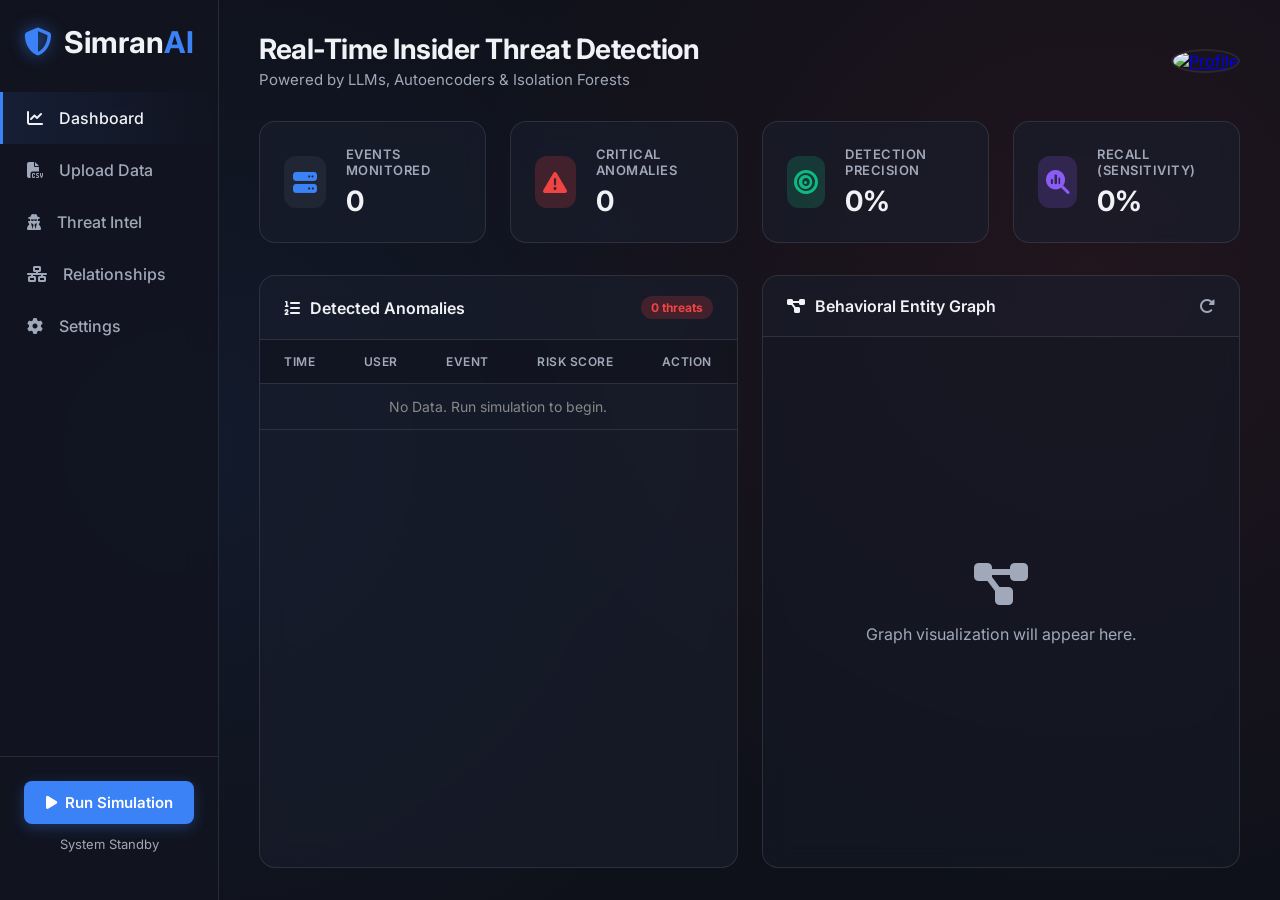
==== ai-insider-threat/frontend/index.html @ e8fc991d "Initial commit" ====
<!DOCTYPE html>
<html lang="en">

<head>
    <meta charset="UTF-8">
    <meta name="viewport" content="width=device-width, initial-scale=1.0">
    <title>AI Insider Threat Detection</title>
    <!-- Modern Typography -->
    <link href="https://fonts.googleapis.com/css2?family=Inter:wght@300;400;500;600;700&display=swap" rel="stylesheet">
    <!-- FontAwesome Icons -->
    <link rel="stylesheet" href="https://cdnjs.cloudflare.com/ajax/libs/font-awesome/6.4.0/css/all.min.css">
    <!-- Custom CSS -->
    <link rel="stylesheet" href="css/style.css">
</head>

<body>
    <div class="app-container">
        <!-- Sidebar -->
        <aside class="sidebar">
            <div class="logo">
                <i class="fa-solid fa-shield-halved"></i>
                <h2>Simran<span class="highlight">AI</span></h2>
            </div>
            <nav class="nav-menu">
                <a href="index.html" class="nav-item active"><i class="fa-solid fa-chart-line"></i> Dashboard</a>
                <a href="upload.html" class="nav-item"><i class="fa-solid fa-file-csv"></i> Upload Data</a>
                <a href="threat_intel.html" class="nav-item"><i class="fa-solid fa-user-secret"></i> Threat Intel</a>
                <a href="relationships.html" class="nav-item"><i class="fa-solid fa-network-wired"></i> Relationships</a>
                <a href="settings.html" class="nav-item"><i class="fa-solid fa-gear"></i> Settings</a>
            </nav>
            <div class="controls">
                <button id="btn-simulate" class="btn-primary">
                    <i class="fa-solid fa-play"></i> Run Simulation
                </button>
                <p class="status-text" id="sim-status">System Standby</p>
            </div>
        </aside>

        <!-- Main Content -->
        <main class="main-content">
            <header class="top-header">
                <div class="header-titles">
                    <h1>Real-Time Insider Threat Detection</h1>
                    <p>Powered by LLMs, Autoencoders & Isolation Forests</p>
                </div>
                <div class="user-profile">
                    <a href="profile.html">
                        <img src="https://ui-avatars.com/api/?name=Admin+User&background=0D8ABC&color=fff" alt="Profile" class="avatar" id="global-avatar">
                    </a>
                </div>
            </header>

            <!-- Metrics -->
            <section class="metrics-grid">
                <div class="metric-card">
                    <div class="metric-icon"><i class="fa-solid fa-server"></i></div>
                    <div class="metric-info">
                        <h3>Events Monitored</h3>
                        <p id="stat-total">0</p>
                    </div>
                </div>
                <div class="metric-card danger">
                    <div class="metric-icon"><i class="fa-solid fa-triangle-exclamation"></i></div>
                    <div class="metric-info">
                        <h3>Critical Anomalies</h3>
                        <p id="stat-anomalies">0</p>
                    </div>
                </div>
                <div class="metric-card success">
                    <div class="metric-icon"><i class="fa-solid fa-bullseye"></i></div>
                    <div class="metric-info">
                        <h3>Detection Precision</h3>
                        <p id="stat-precision">0%</p>
                    </div>
                </div>
                <div class="metric-card info">
                    <div class="metric-icon"><i class="fa-solid fa-magnifying-glass-chart"></i></div>
                    <div class="metric-info">
                        <h3>Recall (Sensitivity)</h3>
                        <p id="stat-recall">0%</p>
                    </div>
                </div>
            </section>

            <!-- Lower Section: Graph & Table -->
            <section class="content-grid">

                <!-- Anomaly List -->
                <div class="panel list-panel">
                    <div class="panel-header">
                        <h2><i class="fa-solid fa-list-ol"></i> Detected Anomalies</h2>
                        <span class="badge" id="badge-count">0 threats</span>
                    </div>
                    <div class="table-container">
                        <table class="anomaly-table">
                            <thead>
                                <tr>
                                    <th>Time</th>
                                    <th>User</th>
                                    <th>Event</th>
                                    <th>Risk Score</th>
                                    <th>Action</th>
                                </tr>
                            </thead>
                            <tbody id="anomaly-tbody">
                                <!-- Data populated via JS -->
                                <tr>
                                    <td colspan="5" style="text-align: center; color: #888;">No Data. Run simulation to
                                        begin.</td>
                                </tr>
                            </tbody>
                        </table>
                    </div>
                </div>

                <!-- Behavioral Graph -->
                <div class="panel graph-panel">
                    <div class="panel-header">
                        <h2><i class="fa-solid fa-diagram-project"></i> Behavioral Entity Graph</h2>
                        <button id="btn-refresh-graph" class="btn-icon" title="Refresh Graph"><i
                                class="fa-solid fa-rotate-right"></i></button>
                    </div>
                    <div class="graph-container">
                        <iframe id="graph-iframe" src="" frameborder="0" width="100%" height="100%"></iframe>
                        <div id="graph-placeholder" class="placeholder">
                            <i class="fa-solid fa-project-diagram fa-3x"></i>
                            <p>Graph visualization will appear here.</p>
                        </div>
                    </div>
                </div>

            </section>
        </main>
    </div>

    <!-- SHAP Modal -->
    <div id="shap-modal" class="modal">
        <div class="modal-content glass-panel">
            <span class="close-btn">&times;</span>
            <h2><i class="fa-solid fa-brain"></i> XAI Explanation (SHAP)</h2>
            <p>Feature contributions for selected event.</p>
            <div id="shap-chart-container" class="shap-chart-container">
                <!-- Bars injected via JS -->
            </div>
        </div>
    </div>

    <script src="js/app.js"></script>
    <script>
        document.addEventListener('DOMContentLoaded', () => {
            const savedName = localStorage.getItem('userName');
            if (savedName) {
                const globalAvatar = document.getElementById('global-avatar');
                if (globalAvatar) {
                    globalAvatar.src = `https://ui-avatars.com/api/?name=${encodeURIComponent(savedName)}&background=0D8ABC&color=fff`;
                }
            }
        });
    </script>
</body>

</html>
---- ai-insider-threat/frontend/css/style.css ----
:root {
    --bg-dark: #0f111a;
    --sidebar-bg: rgba(18, 21, 32, 0.85);
    --panel-bg: rgba(26, 30, 45, 0.6);
    --text-primary: #f0f2f5;
    --text-secondary: #a0a8b9;
    --accent-color: #3b82f6;
    --accent-hover: #2563eb;
    --danger: #ef4444;
    --danger-glow: rgba(239, 68, 68, 0.2);
    --success: #10b981;
    --success-glow: rgba(16, 185, 129, 0.2);
    --info: #8b5cf6;
    --border-color: rgba(255, 255, 255, 0.08);
    --glass-border: 1px solid rgba(255, 255, 255, 0.1);
}

* {
    margin: 0;
    padding: 0;
    box-sizing: border-box;
    font-family: 'Inter', sans-serif;
}

body {
    background-color: var(--bg-dark);
    background-image: 
        radial-gradient(circle at 15% 50%, rgba(59, 130, 246, 0.08) 0%, transparent 50%),
        radial-gradient(circle at 85% 30%, rgba(239, 68, 68, 0.08) 0%, transparent 50%);
    background-attachment: fixed;
    color: var(--text-primary);
    overflow-x: hidden;
}

.app-container {
    display: flex;
    min-height: 100vh;
}

/* Sidebar */
.sidebar {
    width: 260px;
    background: var(--sidebar-bg);
    backdrop-filter: blur(16px);
    -webkit-backdrop-filter: blur(16px);
    border-right: var(--glass-border);
    display: flex;
    flex-direction: column;
    padding: 24px 0;
}

.logo {
    display: flex;
    align-items: center;
    gap: 12px;
    padding: 0 24px 32px;
    font-size: 20px;
}

.logo i {
    color: var(--accent-color);
    font-size: 28px;
    filter: drop-shadow(0 0 8px rgba(59, 130, 246, 0.6));
}

.highlight {
    color: var(--accent-color);
}

.nav-menu {
    display: flex;
    flex-direction: column;
    flex-grow: 1;
}

.nav-item {
    display: flex;
    align-items: center;
    gap: 16px;
    padding: 16px 24px;
    color: var(--text-secondary);
    text-decoration: none;
    font-weight: 500;
    transition: all 0.3s ease;
    border-left: 3px solid transparent;
}

.nav-item:hover, .nav-item.active {
    background: rgba(255, 255, 255, 0.03);
    color: var(--text-primary);
}

.nav-item.active {
    border-left-color: var(--accent-color);
    background: linear-gradient(90deg, rgba(59, 130, 246, 0.1) 0%, transparent 100%);
}

.controls {
    padding: 24px;
    border-top: var(--glass-border);
}

.btn-primary {
    width: 100%;
    padding: 12px 16px;
    background: var(--accent-color);
    color: white;
    border: none;
    border-radius: 8px;
    font-weight: 600;
    font-size: 15px;
    cursor: pointer;
    display: flex;
    align-items: center;
    justify-content: center;
    gap: 8px;
    transition: all 0.3s ease;
    box-shadow: 0 4px 14px rgba(59, 130, 246, 0.3);
}

.btn-primary:hover {
    background: var(--accent-hover);
    transform: translateY(-1px);
    box-shadow: 0 6px 20px rgba(59, 130, 246, 0.5);
}

.btn-primary:active {
    transform: translateY(1px);
}

.status-text {
    margin-top: 12px;
    font-size: 13px;
    color: var(--text-secondary);
    text-align: center;
}

/* Main Content */
.main-content {
    flex-grow: 1;
    padding: 32px 40px;
    display: flex;
    flex-direction: column;
    gap: 32px;
}

.top-header {
    display: flex;
    justify-content: space-between;
    align-items: center;
}

.header-titles h1 {
    font-size: 28px;
    font-weight: 700;
    letter-spacing: -0.5px;
}

.header-titles p {
    color: var(--text-secondary);
    margin-top: 4px;
    font-size: 15px;
}

.avatar {
    width: 44px;
    height: 44px;
    border-radius: 50%;
    border: 2px solid var(--border-color);
}

/* Metrics Grid */
.metrics-grid {
    display: grid;
    grid-template-columns: repeat(4, 1fr);
    gap: 24px;
}

.metric-card {
    background: var(--panel-bg);
    border: var(--glass-border);
    backdrop-filter: blur(10px);
    border-radius: 16px;
    padding: 24px;
    display: flex;
    align-items: center;
    gap: 20px;
    transition: transform 0.3s ease, box-shadow 0.3s ease;
}

.metric-card:hover {
    transform: translateY(-4px);
    box-shadow: 0 10px 30px rgba(0, 0, 0, 0.2);
}

.metric-card.danger:hover { box-shadow: 0 10px 30px var(--danger-glow); }
.metric-card.success:hover { box-shadow: 0 10px 30px var(--success-glow); }

.metric-icon {
    width: 52px;
    height: 52px;
    border-radius: 12px;
    background: rgba(255, 255, 255, 0.05);
    display: flex;
    align-items: center;
    justify-content: center;
    font-size: 24px;
    color: var(--accent-color);
}

.metric-card.danger .metric-icon { color: var(--danger); background: var(--danger-glow); }
.metric-card.success .metric-icon { color: var(--success); background: var(--success-glow); }
.metric-card.info .metric-icon { color: var(--info); background: rgba(139, 92, 246, 0.2); }

.metric-info h3 {
    font-size: 13px;
    color: var(--text-secondary);
    text-transform: uppercase;
    letter-spacing: 0.5px;
    font-weight: 600;
    margin-bottom: 6px;
}

.metric-info p {
    font-size: 28px;
    font-weight: 700;
}

/* Content Grid */
.content-grid {
    display: grid;
    grid-template-columns: 1fr 1fr;
    gap: 24px;
    flex-grow: 1;
}

.panel {
    background: var(--panel-bg);
    border: var(--glass-border);
    backdrop-filter: blur(12px);
    border-radius: 16px;
    display: flex;
    flex-direction: column;
    overflow: hidden;
}

.panel-header {
    padding: 20px 24px;
    border-bottom: var(--glass-border);
    display: flex;
    justify-content: space-between;
    align-items: center;
}

.panel-header h2 {
    font-size: 16px;
    font-weight: 600;
    display: flex;
    align-items: center;
    gap: 10px;
}

.badge {
    background: var(--danger-glow);
    color: var(--danger);
    padding: 4px 10px;
    border-radius: 12px;
    font-size: 12px;
    font-weight: 700;
}

.btn-icon {
    background: none;
    border: none;
    color: var(--text-secondary);
    cursor: pointer;
    font-size: 16px;
    transition: color 0.3s ease;
}

.btn-icon:hover {
    color: var(--text-primary);
}

/* Table */
.table-container {
    padding: 0;
    overflow-y: auto;
    max-height: 500px;
    flex-grow: 1;
}

.anomaly-table {
    width: 100%;
    border-collapse: collapse;
}

.anomaly-table th, .anomaly-table td {
    padding: 14px 24px;
    text-align: left;
    border-bottom: var(--glass-border);
}

.anomaly-table th {
    font-size: 12px;
    text-transform: uppercase;
    color: var(--text-secondary);
    font-weight: 600;
    letter-spacing: 0.5px;
    background: rgba(0, 0, 0, 0.2);
    position: sticky;
    top: 0;
    z-index: 10;
}

.anomaly-table td {
    font-size: 14px;
}

.anomaly-table tr {
    transition: background 0.2s ease;
}

.anomaly-table tr:hover {
    background: rgba(255, 255, 255, 0.03);
}

.risk-high {
    color: var(--danger);
    font-weight: 700;
}
.risk-med {
    color: #f59e0b;
    font-weight: 600;
}
.risk-low {
    color: var(--success);
}

.btn-explain {
    background: rgba(59, 130, 246, 0.1);
    color: var(--accent-color);
    border: 1px solid rgba(59, 130, 246, 0.3);
    padding: 6px 12px;
    border-radius: 6px;
    font-size: 12px;
    font-weight: 600;
    cursor: pointer;
    transition: all 0.2s ease;
}

.btn-explain:hover {
    background: var(--accent-color);
    color: white;
}

/* Graph Container */
.graph-container {
    flex-grow: 1;
    position: relative;
    min-height: 400px;
}

.graph-container iframe {
    display: none; /* hidden initially */
    width: 100%;
    height: 100%;
}

.placeholder {
    position: absolute;
    inset: 0;
    display: flex;
    flex-direction: column;
    align-items: center;
    justify-content: center;
    color: var(--text-secondary);
    gap: 16px;
    background: rgba(0, 0, 0, 0.1);
}

/* Modal */
.modal {
    display: none;
    position: fixed;
    z-index: 100;
    inset: 0;
    background: rgba(0, 0, 0, 0.6);
    backdrop-filter: blur(8px);
    align-items: center;
    justify-content: center;
    opacity: 0;
    transition: opacity 0.3s ease;
}

.modal.show {
    display: flex;
    opacity: 1;
}

.glass-panel {
    background: var(--sidebar-bg);
    border: var(--glass-border);
    padding: 32px;
    border-radius: 24px;
    width: 90%;
    max-width: 600px;
    position: relative;
    box-shadow: 0 25px 50px -12px rgba(0, 0, 0, 0.5);
    transform: translateY(20px);
    transition: transform 0.3s ease;
}

.modal.show .glass-panel {
    transform: translateY(0);
}

.close-btn {
    position: absolute;
    top: 24px;
    right: 32px;
    font-size: 28px;
    color: var(--text-secondary);
    cursor: pointer;
    transition: color 0.2s;
}

.close-btn:hover {
    color: var(--danger);
}

.shap-chart-container {
    margin-top: 24px;
    display: flex;
    flex-direction: column;
    gap: 12px;
}

/* SHAP Bar */
.shap-bar-row {
    display: flex;
    align-items: center;
    gap: 16px;
}

.shap-label {
    width: 140px;
    font-size: 13px;
    color: var(--text-secondary);
    text-align: right;
    white-space: nowrap;
    overflow: hidden;
    text-overflow: ellipsis;
}

.shap-bar-track {
    flex-grow: 1;
    height: 12px;
    background: rgba(255, 255, 255, 0.05);
    border-radius: 6px;
    position: relative;
}

.shap-bar-fill {
    height: 100%;
    border-radius: 6px;
    position: absolute;
    left: 0;
    top: 0;
    transition: width 1s cubic-bezier(0.4, 0, 0.2, 1);
}

.shap-val {
    width: 60px;
    font-size: 13px;
    font-weight: 600;
}
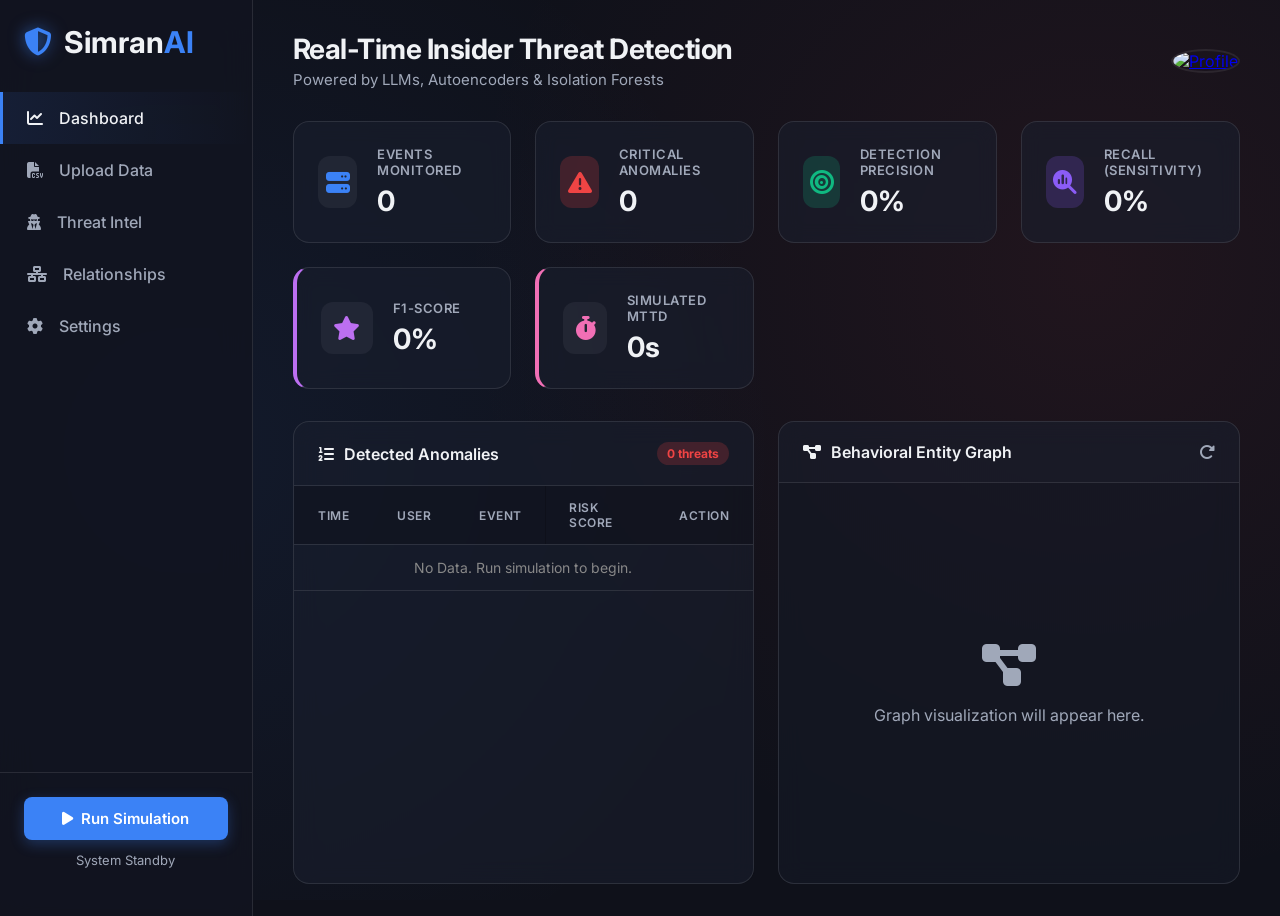
==== commit 255684ed: "llm and new mdoel imtgeration" ====
--- a/ai-insider-threat/frontend/index.html
+++ b/ai-insider-threat/frontend/index.html
@@ -25,7 +25,8 @@
                 <a href="index.html" class="nav-item active"><i class="fa-solid fa-chart-line"></i> Dashboard</a>
                 <a href="upload.html" class="nav-item"><i class="fa-solid fa-file-csv"></i> Upload Data</a>
                 <a href="threat_intel.html" class="nav-item"><i class="fa-solid fa-user-secret"></i> Threat Intel</a>
-                <a href="relationships.html" class="nav-item"><i class="fa-solid fa-network-wired"></i> Relationships</a>
+                <a href="relationships.html" class="nav-item"><i class="fa-solid fa-network-wired"></i>
+                    Relationships</a>
                 <a href="settings.html" class="nav-item"><i class="fa-solid fa-gear"></i> Settings</a>
             </nav>
             <div class="controls">
@@ -45,7 +46,8 @@
                 </div>
                 <div class="user-profile">
                     <a href="profile.html">
-                        <img src="https://ui-avatars.com/api/?name=Admin+User&background=0D8ABC&color=fff" alt="Profile" class="avatar" id="global-avatar">
+                        <img src="https://ui-avatars.com/api/?name=Admin+User&background=0D8ABC&color=fff" alt="Profile"
+                            class="avatar" id="global-avatar">
                     </a>
                 </div>
             </header>
@@ -78,6 +80,20 @@
                     <div class="metric-info">
                         <h3>Recall (Sensitivity)</h3>
                         <p id="stat-recall">0%</p>
+                    </div>
+                </div>
+                <div class="metric-card" style="border-left: 4px solid #bc6ff1;">
+                    <div class="metric-icon" style="color: #bc6ff1;"><i class="fa-solid fa-star"></i></div>
+                    <div class="metric-info">
+                        <h3>F1-Score</h3>
+                        <p id="stat-f1">0%</p>
+                    </div>
+                </div>
+                <div class="metric-card" style="border-left: 4px solid #f16fb5;">
+                    <div class="metric-icon" style="color: #f16fb5;"><i class="fa-solid fa-stopwatch"></i></div>
+                    <div class="metric-info">
+                        <h3>Simulated MTTD</h3>
+                        <p id="stat-mttd">0s</p>
                     </div>
                 </div>
             </section>
@@ -133,19 +149,31 @@
         </main>
     </div>
 
-    <!-- SHAP Modal -->
+    <!-- XAI Modal -->
     <div id="shap-modal" class="modal">
-        <div class="modal-content glass-panel">
+        <div class="modal-content glass-panel" style="max-width: 800px; width: 90%;">
             <span class="close-btn">&times;</span>
-            <h2><i class="fa-solid fa-brain"></i> XAI Explanation (SHAP)</h2>
-            <p>Feature contributions for selected event.</p>
-            <div id="shap-chart-container" class="shap-chart-container">
-                <!-- Bars injected via JS -->
+            <h2><i class="fa-solid fa-brain"></i> XAI Explanations</h2>
+            <p>Feature contributions affecting the anomaly score.</p>
+            
+            <div style="display: flex; gap: 32px; width: 100%; margin-top: 20px;">
+                <div style="flex: 1;">
+                    <h3 style="margin-bottom: 12px; font-size: 14px; text-transform: uppercase; color: var(--text-secondary);">SHAP Analysis</h3>
+                    <div id="shap-chart-container" class="shap-chart-container">
+                        <!-- Bars injected via JS -->
+                    </div>
+                </div>
+                <div style="flex: 1;">
+                    <h3 style="margin-bottom: 12px; font-size: 14px; text-transform: uppercase; color: var(--text-secondary);">LIME Analysis</h3>
+                    <div id="lime-chart-container" class="shap-chart-container">
+                        <!-- Bars injected via JS -->
+                    </div>
+                </div>
             </div>
         </div>
     </div>
 
-    <script src="js/app.js"></script>
+    <script src="js/app.js?v=4"></script>
     <script>
         document.addEventListener('DOMContentLoaded', () => {
             const savedName = localStorage.getItem('userName');
--- a/ai-insider-threat/frontend/css/style.css
+++ b/ai-insider-threat/frontend/css/style.css
@@ -172,7 +172,7 @@
 /* Metrics Grid */
 .metrics-grid {
     display: grid;
-    grid-template-columns: repeat(4, 1fr);
+    grid-template-columns: repeat(auto-fit, minmax(200px, 1fr));
     gap: 24px;
 }
 
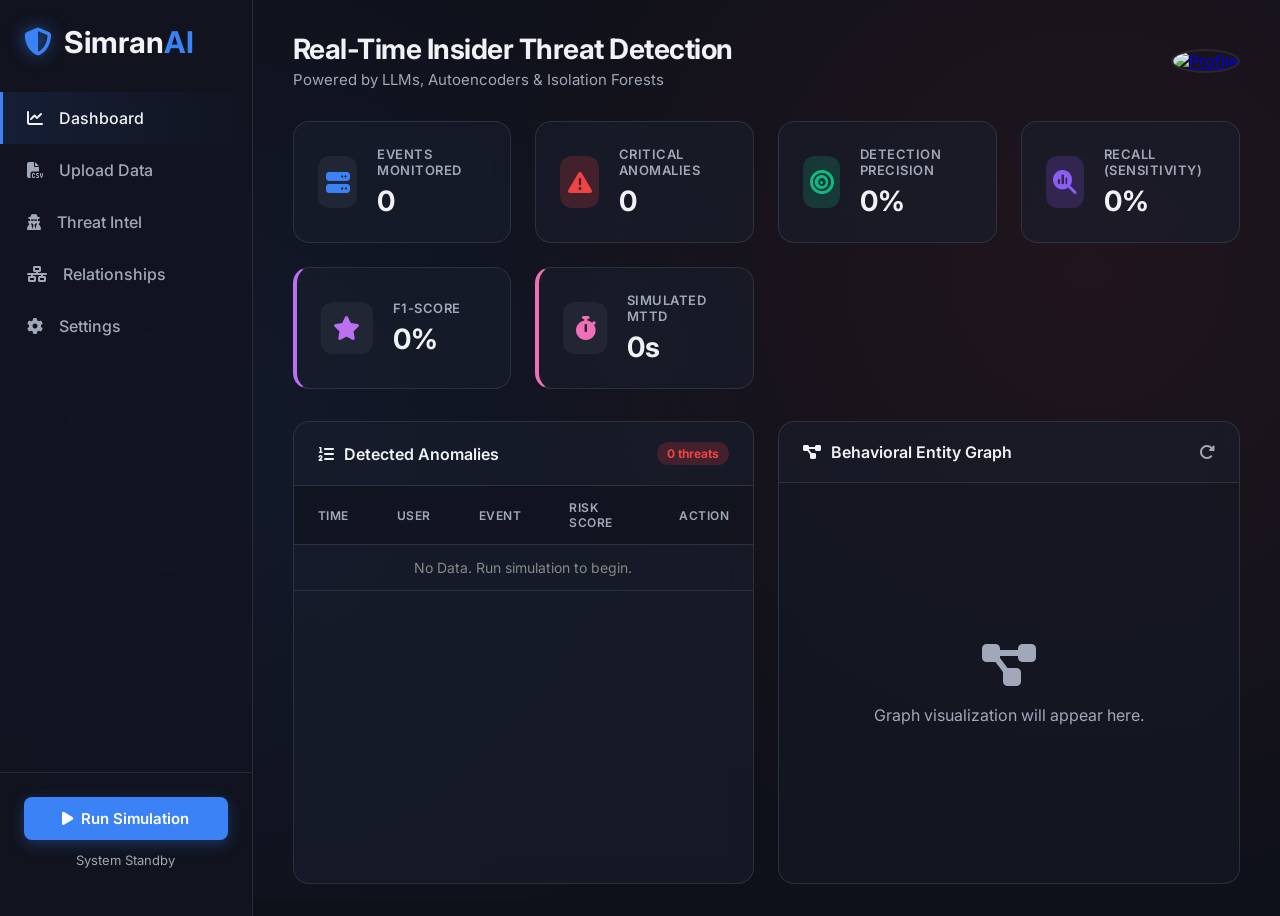
==== commit 3b109dea: "UI/UX Update" ====
--- a/ai-insider-threat/frontend/index.html
+++ b/ai-insider-threat/frontend/index.html
@@ -40,6 +40,9 @@
         <!-- Main Content -->
         <main class="main-content">
             <header class="top-header">
+                <button class="hamburger" id="mobile-menu-btn" onclick="document.querySelector('.sidebar').classList.toggle('active')">
+                    <i class="fa-solid fa-bars"></i>
+                </button>
                 <div class="header-titles">
                     <h1>Real-Time Insider Threat Detection</h1>
                     <p>Powered by LLMs, Autoencoders & Isolation Forests</p>
--- a/ai-insider-threat/frontend/css/style.css
+++ b/ai-insider-threat/frontend/css/style.css
@@ -363,6 +363,8 @@
 
 .graph-container iframe {
     display: none; /* hidden initially */
+    position: absolute;
+    inset: 0;
     width: 100%;
     height: 100%;
 }
@@ -475,3 +477,103 @@
     font-size: 13px;
     font-weight: 600;
 }
+
+/* Responsive Design */
+.hamburger {
+    display: none;
+    background: none;
+    border: none;
+    color: var(--text-primary);
+    font-size: 24px;
+    cursor: pointer;
+    padding: 8px;
+    margin-right: 16px;
+}
+
+@media (max-width: 992px) {
+    .content-grid, .intel-grid, .settings-grid {
+        grid-template-columns: 1fr !important;
+    }
+}
+
+@media (max-width: 768px) {
+    .hamburger {
+        display: block;
+    }
+    
+    .sidebar {
+        position: fixed;
+        left: -280px;
+        top: 0;
+        height: 100vh;
+        z-index: 1000;
+        transition: left 0.3s ease;
+        box-shadow: 5px 0 25px rgba(0, 0, 0, 0.5);
+    }
+    
+    .sidebar.active {
+        left: 0;
+    }
+    
+    .main-content {
+        padding: 20px 16px;
+        width: 100%;
+    }
+    
+    .top-header {
+        justify-content: flex-start;
+        flex-wrap: wrap;
+        gap: 16px;
+    }
+
+    .header-titles {
+        flex-grow: 1;
+    }
+
+    .header-titles h1 {
+        font-size: 20px;
+    }
+    
+    .user-profile {
+        margin-left: auto;
+    }
+    
+    .profile-container {
+        flex-direction: column !important;
+    }
+    
+    .profile-sidebar {
+        width: 100% !important;
+        border-right: none !important;
+        border-bottom: var(--glass-border);
+    }
+    
+    .form-row {
+        flex-direction: column;
+        gap: 0;
+    }
+
+    .metrics-grid {
+        grid-template-columns: 1fr;
+    }
+    
+    .action-buttons {
+        flex-direction: column;
+    }
+    
+    .btn-outline, .btn-primary {
+        width: 100% !important;
+    }
+    
+    .graph-filters {
+        flex-wrap: wrap;
+    }
+    
+    .legend {
+        margin-left: 0;
+        width: 100%;
+        margin-top: 10px;
+        flex-wrap: wrap;
+    }
+}
+
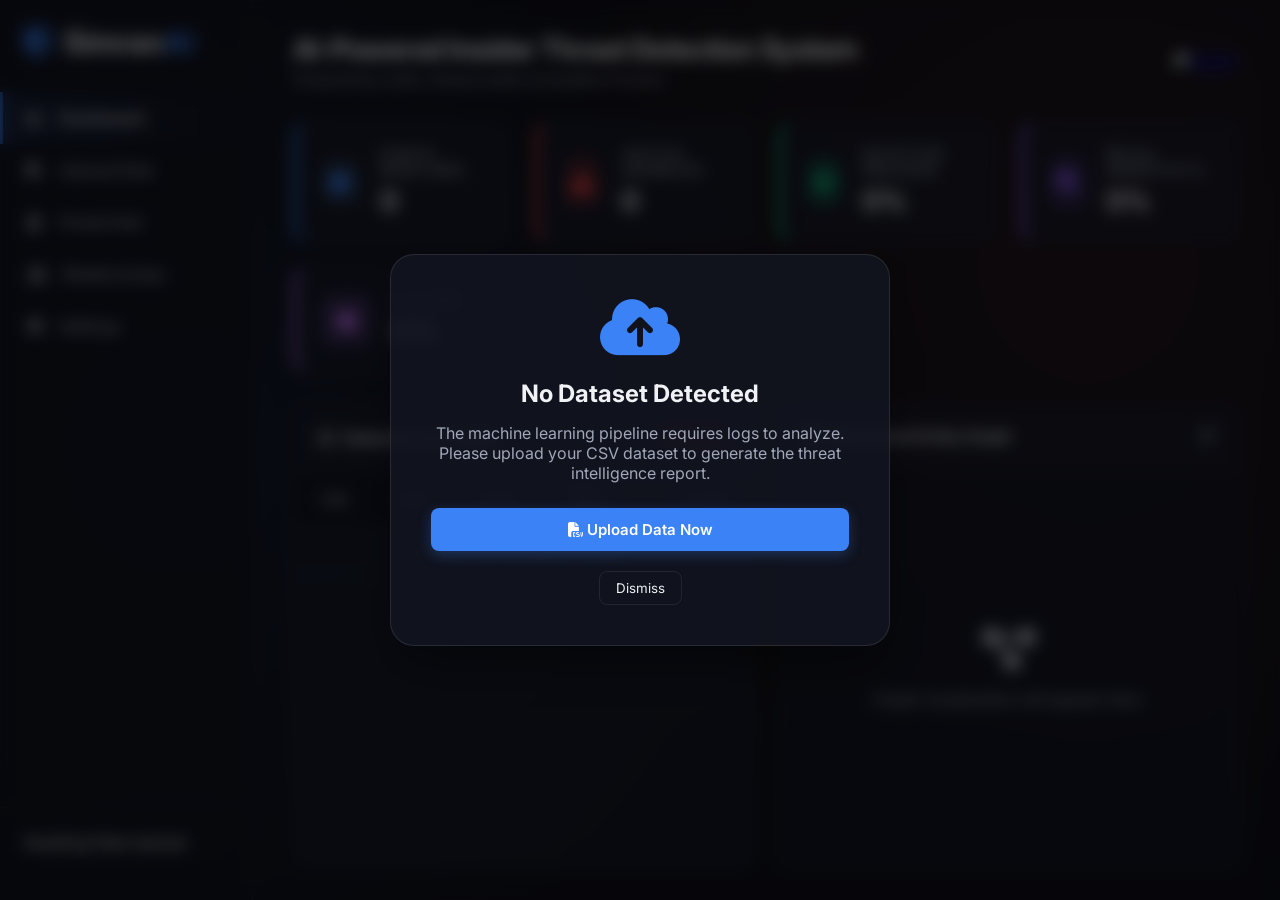
==== commit 59483f7a: "feat: complete UI rebuild and optimized 500 error API serializations" ====
--- a/ai-insider-threat/frontend/index.html
+++ b/ai-insider-threat/frontend/index.html
@@ -10,7 +10,7 @@
     <!-- FontAwesome Icons -->
     <link rel="stylesheet" href="https://cdnjs.cloudflare.com/ajax/libs/font-awesome/6.4.0/css/all.min.css">
     <!-- Custom CSS -->
-    <link rel="stylesheet" href="css/style.css">
+    <link rel="stylesheet" href="css/style.css?v=2">
 </head>
 
 <body>
@@ -30,9 +30,6 @@
                 <a href="settings.html" class="nav-item"><i class="fa-solid fa-gear"></i> Settings</a>
             </nav>
             <div class="controls">
-                <button id="btn-simulate" class="btn-primary">
-                    <i class="fa-solid fa-play"></i> Run Simulation
-                </button>
                 <p class="status-text" id="sim-status">System Standby</p>
             </div>
         </aside>
@@ -40,11 +37,12 @@
         <!-- Main Content -->
         <main class="main-content">
             <header class="top-header">
-                <button class="hamburger" id="mobile-menu-btn" onclick="document.querySelector('.sidebar').classList.toggle('active')">
+                <button class="hamburger" id="mobile-menu-btn"
+                    onclick="document.querySelector('.sidebar').classList.toggle('active')">
                     <i class="fa-solid fa-bars"></i>
                 </button>
                 <div class="header-titles">
-                    <h1>Real-Time Insider Threat Detection</h1>
+                    <h1>AI-Powered Insider Threat Detection System</h1>
                     <p>Powered by LLMs, Autoencoders & Isolation Forests</p>
                 </div>
                 <div class="user-profile">
@@ -85,18 +83,11 @@
                         <p id="stat-recall">0%</p>
                     </div>
                 </div>
-                <div class="metric-card" style="border-left: 4px solid #bc6ff1;">
-                    <div class="metric-icon" style="color: #bc6ff1;"><i class="fa-solid fa-star"></i></div>
+                <div class="metric-card purple">
+                    <div class="metric-icon"><i class="fa-solid fa-star"></i></div>
                     <div class="metric-info">
                         <h3>F1-Score</h3>
                         <p id="stat-f1">0%</p>
-                    </div>
-                </div>
-                <div class="metric-card" style="border-left: 4px solid #f16fb5;">
-                    <div class="metric-icon" style="color: #f16fb5;"><i class="fa-solid fa-stopwatch"></i></div>
-                    <div class="metric-info">
-                        <h3>Simulated MTTD</h3>
-                        <p id="stat-mttd">0s</p>
                     </div>
                 </div>
             </section>
@@ -152,22 +143,43 @@
         </main>
     </div>
 
+    <!-- No Data Modal -->
+    <div id="no-data-modal" class="modal">
+        <div class="modal-content glass-panel" style="max-width: 500px; text-align: center; padding: 40px;">
+            <i class="fa-solid fa-cloud-arrow-up fa-4x" style="color: var(--accent-color); margin-bottom: 20px;"></i>
+            <h2>No Dataset Detected</h2>
+            <p style="color: var(--text-secondary); margin: 15px 0 25px;">The machine learning pipeline requires logs to
+                analyze. Please upload your CSV dataset to generate the threat intelligence report.</p>
+            <a href="upload.html" class="btn-primary"
+                style="display: inline-block; padding: 12px 24px; border-radius: 8px; text-decoration: none;"><i
+                    class="fa-solid fa-file-csv"></i> Upload Data Now</a>
+            <br><br>
+            <button class="btn-secondary" onclick="document.getElementById('no-data-modal').classList.remove('show')"
+                style="background: transparent; border: 1px solid var(--border-color); color: var(--text-color); padding: 8px 16px; border-radius: 8px; cursor: pointer;">Dismiss</button>
+        </div>
+    </div>
+
     <!-- XAI Modal -->
     <div id="shap-modal" class="modal">
         <div class="modal-content glass-panel" style="max-width: 800px; width: 90%;">
-            <span class="close-btn">&times;</span>
+            <span class="close-btn"
+                onclick="document.getElementById('shap-modal').classList.remove('show')">&times;</span>
             <h2><i class="fa-solid fa-brain"></i> XAI Explanations</h2>
             <p>Feature contributions affecting the anomaly score.</p>
-            
+
             <div style="display: flex; gap: 32px; width: 100%; margin-top: 20px;">
                 <div style="flex: 1;">
-                    <h3 style="margin-bottom: 12px; font-size: 14px; text-transform: uppercase; color: var(--text-secondary);">SHAP Analysis</h3>
+                    <h3
+                        style="margin-bottom: 12px; font-size: 14px; text-transform: uppercase; color: var(--text-secondary);">
+                        SHAP Analysis</h3>
                     <div id="shap-chart-container" class="shap-chart-container">
                         <!-- Bars injected via JS -->
                     </div>
                 </div>
                 <div style="flex: 1;">
-                    <h3 style="margin-bottom: 12px; font-size: 14px; text-transform: uppercase; color: var(--text-secondary);">LIME Analysis</h3>
+                    <h3
+                        style="margin-bottom: 12px; font-size: 14px; text-transform: uppercase; color: var(--text-secondary);">
+                        LIME Analysis</h3>
                     <div id="lime-chart-container" class="shap-chart-container">
                         <!-- Bars injected via JS -->
                     </div>
@@ -176,7 +188,7 @@
         </div>
     </div>
 
-    <script src="js/app.js?v=4"></script>
+    <script src="js/app.js?v=8"></script>
     <script>
         document.addEventListener('DOMContentLoaded', () => {
             const savedName = localStorage.getItem('userName');
--- a/ai-insider-threat/frontend/css/style.css
+++ b/ai-insider-threat/frontend/css/style.css
@@ -179,6 +179,7 @@
 .metric-card {
     background: var(--panel-bg);
     border: var(--glass-border);
+    border-left: 4px solid var(--accent-color); /* Default blue left border */
     backdrop-filter: blur(10px);
     border-radius: 16px;
     padding: 24px;
@@ -195,6 +196,11 @@
 
 .metric-card.danger:hover { box-shadow: 0 10px 30px var(--danger-glow); }
 .metric-card.success:hover { box-shadow: 0 10px 30px var(--success-glow); }
+
+.metric-card.danger { border-left-color: var(--danger); }
+.metric-card.success { border-left-color: var(--success); }
+.metric-card.info { border-left-color: var(--info); }
+.metric-card.purple { border-left-color: #bc6ff1; }
 
 .metric-icon {
     width: 52px;
@@ -211,6 +217,7 @@
 .metric-card.danger .metric-icon { color: var(--danger); background: var(--danger-glow); }
 .metric-card.success .metric-icon { color: var(--success); background: var(--success-glow); }
 .metric-card.info .metric-icon { color: var(--info); background: rgba(139, 92, 246, 0.2); }
+.metric-card.purple .metric-icon { color: #bc6ff1; background: rgba(188, 111, 241, 0.2); }
 
 .metric-info h3 {
     font-size: 13px;
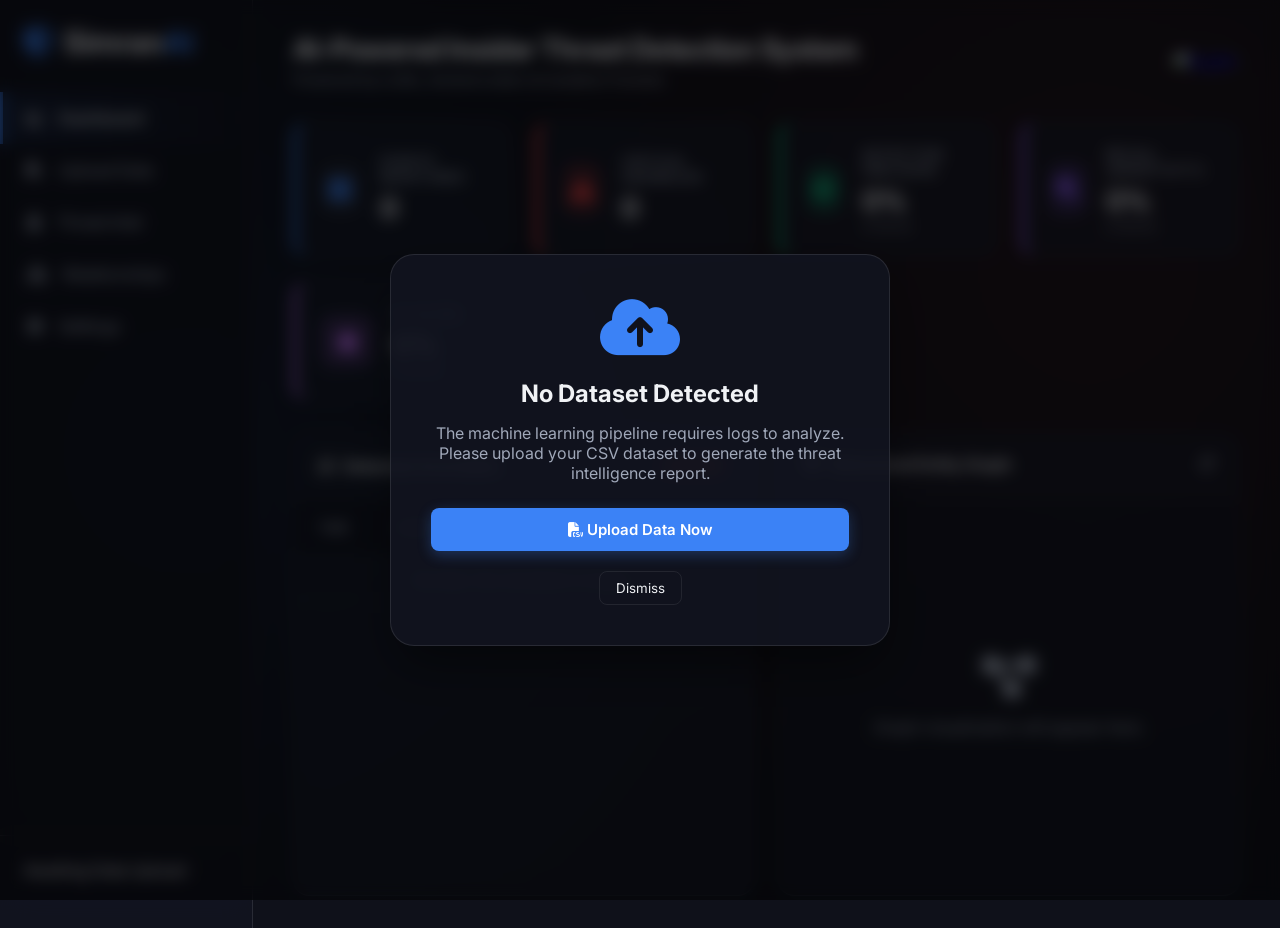
==== commit 9616547f: "update the version" ====
--- a/ai-insider-threat/frontend/index.html
+++ b/ai-insider-threat/frontend/index.html
@@ -74,6 +74,7 @@
                     <div class="metric-info">
                         <h3>Detection Precision</h3>
                         <p id="stat-precision">0%</p>
+                        <small style="font-size:10px;color:var(--text-secondary);margin-top:2px;display:block;">on test set</small>
                     </div>
                 </div>
                 <div class="metric-card info">
@@ -81,6 +82,7 @@
                     <div class="metric-info">
                         <h3>Recall (Sensitivity)</h3>
                         <p id="stat-recall">0%</p>
+                        <small style="font-size:10px;color:var(--text-secondary);margin-top:2px;display:block;">on test set</small>
                     </div>
                 </div>
                 <div class="metric-card purple">
@@ -88,9 +90,57 @@
                     <div class="metric-info">
                         <h3>F1-Score</h3>
                         <p id="stat-f1">0%</p>
+                        <small style="font-size:10px;color:var(--text-secondary);margin-top:2px;display:block;">on test set</small>
                     </div>
                 </div>
             </section>
+
+            <!-- Data Split Panel (70% Train / 15% Val / 15% Test) — commented out, hidden from UI -->
+            <!--
+            <section class="split-panel-section" id="split-panel" style="display:none;">
+                <div class="split-panel-card">
+                    <div class="split-panel-header">
+                        <i class="fa-solid fa-chart-pie"></i>
+                        <span>Dataset Split — <strong>CERT v6.2</strong></span>
+                        <span class="split-badge">Methodology: 70 / 15 / 15</span>
+                    </div>
+                    <div class="split-bars">
+                        <div class="split-bar-row">
+                            <div class="split-bar-label">
+                                <span class="split-dot" style="background:#10b981;"></span>
+                                <span>Training (70%)</span>
+                                <span class="split-count" id="split-train-count">—</span>
+                            </div>
+                            <div class="split-track">
+                                <div class="split-fill" id="split-train-bar" style="width:70%;background:#10b981;"></div>
+                            </div>
+                        </div>
+                        <div class="split-bar-row">
+                            <div class="split-bar-label">
+                                <span class="split-dot" style="background:#f59e0b;"></span>
+                                <span>Validation (15%)</span>
+                                <span class="split-count" id="split-val-count">—</span>
+                            </div>
+                            <div class="split-track">
+                                <div class="split-fill" id="split-val-bar" style="width:15%;background:#f59e0b;"></div>
+                            </div>
+                        </div>
+                        <div class="split-bar-row">
+                            <div class="split-bar-label">
+                                <span class="split-dot" style="background:#3b82f6;"></span>
+                                <span>Test — Metrics Evaluated Here (15%)</span>
+                                <span class="split-count" id="split-test-count">—</span>
+                            </div>
+                            <div class="split-track">
+                                <div class="split-fill" id="split-test-bar" style="width:15%;background:#3b82f6;"></div>
+                            </div>
+                        </div>
+                    </div>
+                    <p class="split-note"><i class="fa-solid fa-circle-info"></i> Precision, Recall, F1 &amp; MTTD are computed exclusively on the held-out <strong>test split</strong>. Models never see this data during training.</p>
+                </div>
+            </section>
+            -->
+
 
             <!-- Lower Section: Graph & Table -->
             <section class="content-grid">
--- a/ai-insider-threat/frontend/css/style.css
+++ b/ai-insider-threat/frontend/css/style.css
@@ -584,3 +584,119 @@
     }
 }
 
+
+/* ─── Data Split Panel ──────────────────────────────────────────────────── */
+.split-panel-section {
+    animation: fadeInUp 0.5s ease both;
+}
+
+.split-panel-card {
+    background: var(--panel-bg);
+    border: var(--glass-border);
+    backdrop-filter: blur(12px);
+    border-radius: 16px;
+    padding: 20px 28px;
+    border-left: 4px solid #3b82f6;
+}
+
+.split-panel-header {
+    display: flex;
+    align-items: center;
+    gap: 10px;
+    font-size: 14px;
+    font-weight: 600;
+    color: var(--text-secondary);
+    margin-bottom: 20px;
+}
+
+.split-panel-header i {
+    color: #3b82f6;
+    font-size: 16px;
+}
+
+.split-badge {
+    margin-left: auto;
+    background: rgba(59, 130, 246, 0.15);
+    color: #3b82f6;
+    font-size: 11px;
+    font-weight: 700;
+    padding: 3px 10px;
+    border-radius: 20px;
+    letter-spacing: 0.5px;
+    border: 1px solid rgba(59, 130, 246, 0.3);
+}
+
+.split-bars {
+    display: flex;
+    flex-direction: column;
+    gap: 14px;
+}
+
+.split-bar-row {
+    display: flex;
+    flex-direction: column;
+    gap: 6px;
+}
+
+.split-bar-label {
+    display: flex;
+    align-items: center;
+    gap: 8px;
+    font-size: 13px;
+    color: var(--text-secondary);
+}
+
+.split-dot {
+    width: 8px;
+    height: 8px;
+    border-radius: 50%;
+    flex-shrink: 0;
+}
+
+.split-count {
+    margin-left: auto;
+    font-size: 12px;
+    font-weight: 600;
+    color: var(--text-primary);
+    background: rgba(255,255,255,0.05);
+    padding: 2px 8px;
+    border-radius: 10px;
+}
+
+.split-track {
+    height: 8px;
+    background: rgba(255, 255, 255, 0.06);
+    border-radius: 4px;
+    overflow: hidden;
+}
+
+.split-fill {
+    height: 100%;
+    border-radius: 4px;
+    transition: width 0.9s cubic-bezier(0.4, 0, 0.2, 1);
+}
+
+.split-note {
+    margin-top: 18px;
+    font-size: 12px;
+    color: var(--text-secondary);
+    display: flex;
+    align-items: flex-start;
+    gap: 8px;
+    padding: 10px 14px;
+    background: rgba(59, 130, 246, 0.06);
+    border-radius: 8px;
+    border: 1px solid rgba(59, 130, 246, 0.15);
+    line-height: 1.5;
+}
+
+.split-note i {
+    color: #3b82f6;
+    margin-top: 1px;
+    flex-shrink: 0;
+}
+
+@keyframes fadeInUp {
+    from { opacity: 0; transform: translateY(12px); }
+    to   { opacity: 1; transform: translateY(0); }
+}
